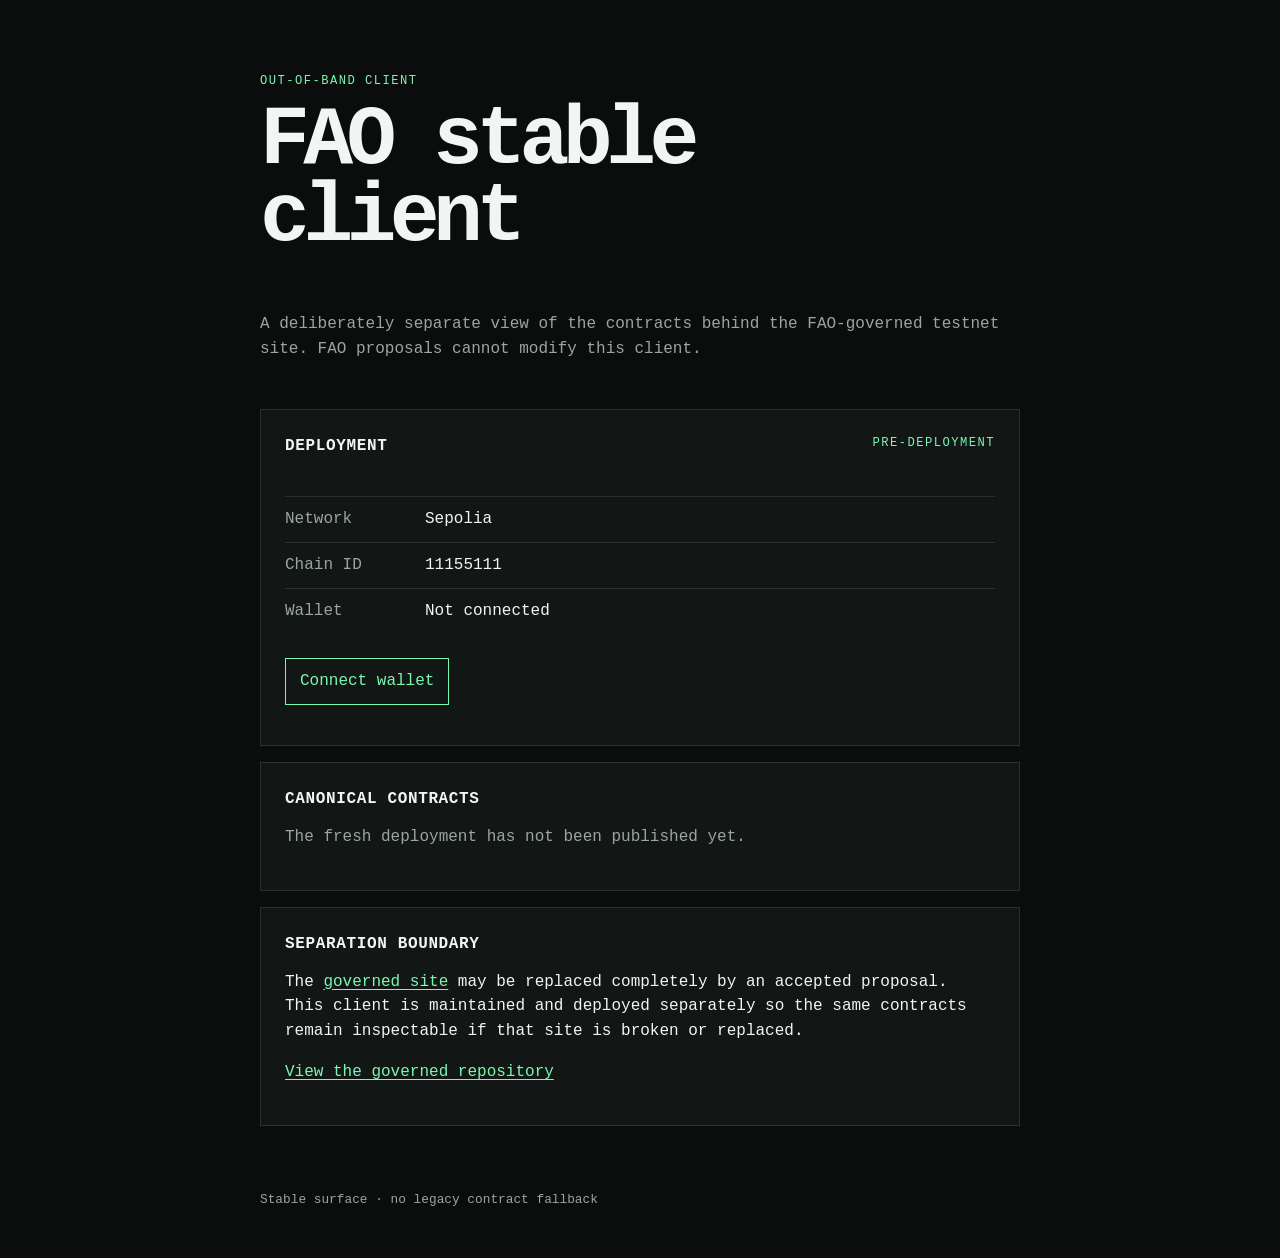
==== index.html @ 4f5f6228 "Bootstrap stable FAO client" ====
<!doctype html>
<html lang="en">
  <head>
    <meta charset="utf-8">
    <meta name="viewport" content="width=device-width, initial-scale=1">
    <meta name="description" content="Stable out-of-band inspector for the FAO testnet deployment.">
    <title>FAO stable client</title>
    <link rel="stylesheet" href="/styles.css">
    <script src="/app.js" defer></script>
  </head>
  <body>
    <main>
      <header>
        <p class="eyebrow">Out-of-band client</p>
        <h1>FAO stable client</h1>
        <p class="lede">
          A deliberately separate view of the contracts behind the FAO-governed testnet site.
          FAO proposals cannot modify this client.
        </p>
      </header>

      <section aria-labelledby="deployment-heading">
        <div class="section-heading">
          <h2 id="deployment-heading">Deployment</h2>
          <span id="deployment-status" class="status">Loading</span>
        </div>
        <dl id="network-details">
          <div><dt>Network</dt><dd id="network">—</dd></div>
          <div><dt>Chain ID</dt><dd id="chain-id">—</dd></div>
          <div><dt>Wallet</dt><dd id="wallet-state">Not connected</dd></div>
        </dl>
        <button id="connect" type="button">Connect wallet</button>
        <p id="wallet-message" class="message" role="status" aria-live="polite"></p>
      </section>

      <section aria-labelledby="contracts-heading">
        <h2 id="contracts-heading">Canonical contracts</h2>
        <p id="contracts-empty" class="message">The fresh deployment has not been published yet.</p>
        <ul id="contracts" class="contracts" hidden></ul>
      </section>

      <section aria-labelledby="separation-heading">
        <h2 id="separation-heading">Separation boundary</h2>
        <p>
          The <a id="governed-site" href="https://testnet.futarchy.ai">governed site</a> may be
          replaced completely by an accepted proposal. This client is maintained and deployed
          separately so the same contracts remain inspectable if that site is broken or replaced.
        </p>
        <p><a id="governed-repository" href="https://github.com/futarchy-fi/fao-governed-site">View the governed repository</a></p>
      </section>
    </main>
    <footer>Stable surface · no legacy contract fallback</footer>
  </body>
</html>
---- styles.css ----
:root {
  color-scheme: dark;
  --bg: #0b0d0c;
  --panel: #121614;
  --line: #29312d;
  --text: #f2f5f3;
  --muted: #9aa69f;
  --accent: #7cf7b2;
  font-family: ui-monospace, SFMono-Regular, Menlo, Monaco, Consolas, monospace;
}
* { box-sizing: border-box; }

body {
  margin: 0;
  background: var(--bg);
  color: var(--text);
  line-height: 1.55;
}

main, footer {
  width: min(760px, calc(100% - 32px));
  margin-inline: auto;
}

main { padding: 72px 0 32px; }
header { margin-bottom: 48px; }

h1, h2, p { margin-top: 0; }
h1 { max-width: 12ch; font-size: clamp(2.4rem, 9vw, 5.2rem); line-height: .92; letter-spacing: -.08em; }
h2 { font-size: 1rem; letter-spacing: .04em; text-transform: uppercase; }

.eyebrow, .status { color: var(--accent); text-transform: uppercase; letter-spacing: .12em; font-size: .76rem; }
.lede, .message, footer { color: var(--muted); }

section {
  padding: 24px;
  margin-bottom: 16px;
  border: 1px solid var(--line);
  background: var(--panel);
}

.section-heading { display: flex; justify-content: space-between; gap: 16px; }
dl { margin: 24px 0; }
dl div { display: grid; grid-template-columns: 140px 1fr; padding: 10px 0; border-top: 1px solid var(--line); }
dt { color: var(--muted); }
dd { margin: 0; overflow-wrap: anywhere; }

button {
  border: 1px solid var(--accent);
  background: transparent;
  color: var(--accent);
  padding: 10px 14px;
  font: inherit;
  cursor: pointer;
}
button:hover, button:focus-visible { background: var(--accent); color: var(--bg); }

a { color: var(--accent); text-underline-offset: 3px; }
.contracts { padding: 0; list-style: none; }
.contracts li { display: grid; gap: 4px; padding: 12px 0; border-top: 1px solid var(--line); }
.contracts code { color: var(--muted); overflow-wrap: anywhere; }
footer { padding: 16px 0 48px; font-size: .8rem; }

@media (max-width: 520px) {
  main { padding-top: 40px; }
  section { padding: 18px; }
  dl div { grid-template-columns: 1fr; gap: 3px; }
}
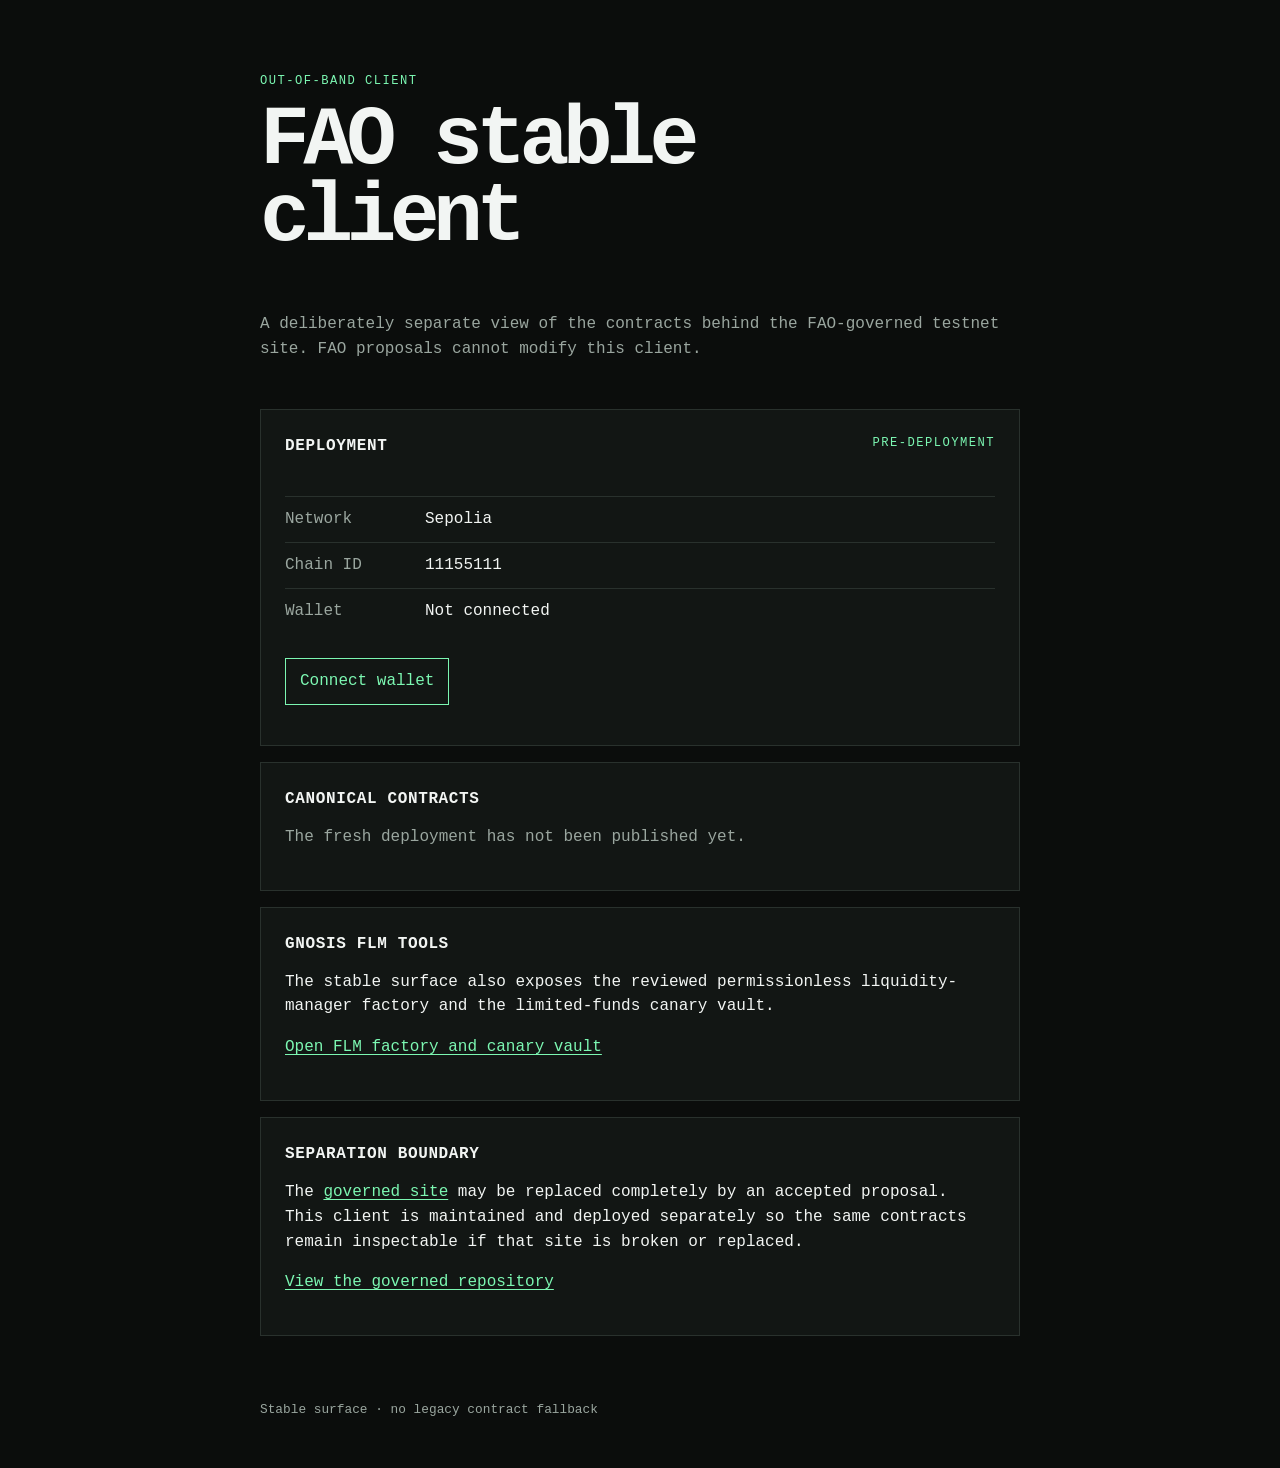
==== commit fc8e21df: "Add canonical FLM factory UI" ====
--- a/index.html
+++ b/index.html
@@ -39,6 +39,15 @@
         <ul id="contracts" class="contracts" hidden></ul>
       </section>
 
+      <section aria-labelledby="flm-heading">
+        <h2 id="flm-heading">Gnosis FLM tools</h2>
+        <p>
+          The stable surface also exposes the reviewed permissionless liquidity-manager factory
+          and the limited-funds canary vault.
+        </p>
+        <p><a href="/flm.html">Open FLM factory and canary vault</a></p>
+      </section>
+
       <section aria-labelledby="separation-heading">
         <h2 id="separation-heading">Separation boundary</h2>
         <p>
--- a/styles.css
+++ b/styles.css
@@ -28,6 +28,7 @@
 h1, h2, p { margin-top: 0; }
 h1 { max-width: 12ch; font-size: clamp(2.4rem, 9vw, 5.2rem); line-height: .92; letter-spacing: -.08em; }
 h2 { font-size: 1rem; letter-spacing: .04em; text-transform: uppercase; }
+h3 { margin: 24px 0 8px; font-size: .92rem; }
 
 .eyebrow, .status { color: var(--accent); text-transform: uppercase; letter-spacing: .12em; font-size: .76rem; }
 .lede, .message, footer { color: var(--muted); }
@@ -54,6 +55,8 @@
   cursor: pointer;
 }
 button:hover, button:focus-visible { background: var(--accent); color: var(--bg); }
+button:disabled { cursor: not-allowed; opacity: .45; }
+button:disabled:hover { background: transparent; color: var(--accent); }
 
 a { color: var(--accent); text-underline-offset: 3px; }
 .contracts { padding: 0; list-style: none; }
@@ -61,8 +64,46 @@
 .contracts code { color: var(--muted); overflow-wrap: anywhere; }
 footer { padding: 16px 0 48px; font-size: .8rem; }
 
+.wide { width: min(940px, calc(100% - 32px)); }
+.compact-header { margin-bottom: 24px; }
+.compact-header h1 { max-width: none; font-size: clamp(2.2rem, 7vw, 4.2rem); }
+.actions { display: flex; flex-wrap: wrap; gap: 10px; align-items: center; }
+.notice { border-left: 3px solid #ffd479; padding-left: 14px; color: #e8dfc8; }
+.verified { color: var(--accent); }
+.unverified { color: #ffd479; }
+.error { color: #ff9c9c; }
+.form-grid { display: grid; grid-template-columns: repeat(2, minmax(0, 1fr)); gap: 16px; }
+.form-grid .full { grid-column: 1 / -1; }
+fieldset { margin: 24px 0; padding: 18px; border: 1px solid var(--line); }
+legend { padding: 0 8px; color: var(--accent); }
+label { display: grid; gap: 6px; color: var(--muted); font-size: .84rem; }
+label span { color: var(--text); font-size: .76rem; }
+label.inline { display: flex; align-items: center; gap: 10px; }
+input {
+  width: 100%;
+  min-width: 0;
+  border: 1px solid var(--line);
+  border-radius: 0;
+  background: var(--bg);
+  color: var(--text);
+  padding: 10px;
+  font: inherit;
+}
+input:focus-visible { border-color: var(--accent); outline: 1px solid var(--accent); }
+input[type="checkbox"] { width: auto; }
+fieldset:disabled { opacity: .55; }
+.details { font-size: .82rem; color: var(--muted); overflow-wrap: anywhere; }
+.details summary { cursor: pointer; color: var(--accent); }
+.bundle-result { margin-top: 18px; padding: 14px; border: 1px solid #6b5931; }
+.bundle-result ul { padding-left: 18px; }
+.vault-grid { display: grid; grid-template-columns: 1fr 1fr; gap: 16px; }
+.vault-action { padding: 16px; border: 1px solid var(--line); }
+.transaction { overflow-wrap: anywhere; }
+
 @media (max-width: 520px) {
   main { padding-top: 40px; }
   section { padding: 18px; }
   dl div { grid-template-columns: 1fr; gap: 3px; }
+  .form-grid, .vault-grid { grid-template-columns: 1fr; }
+  .form-grid .full { grid-column: auto; }
 }
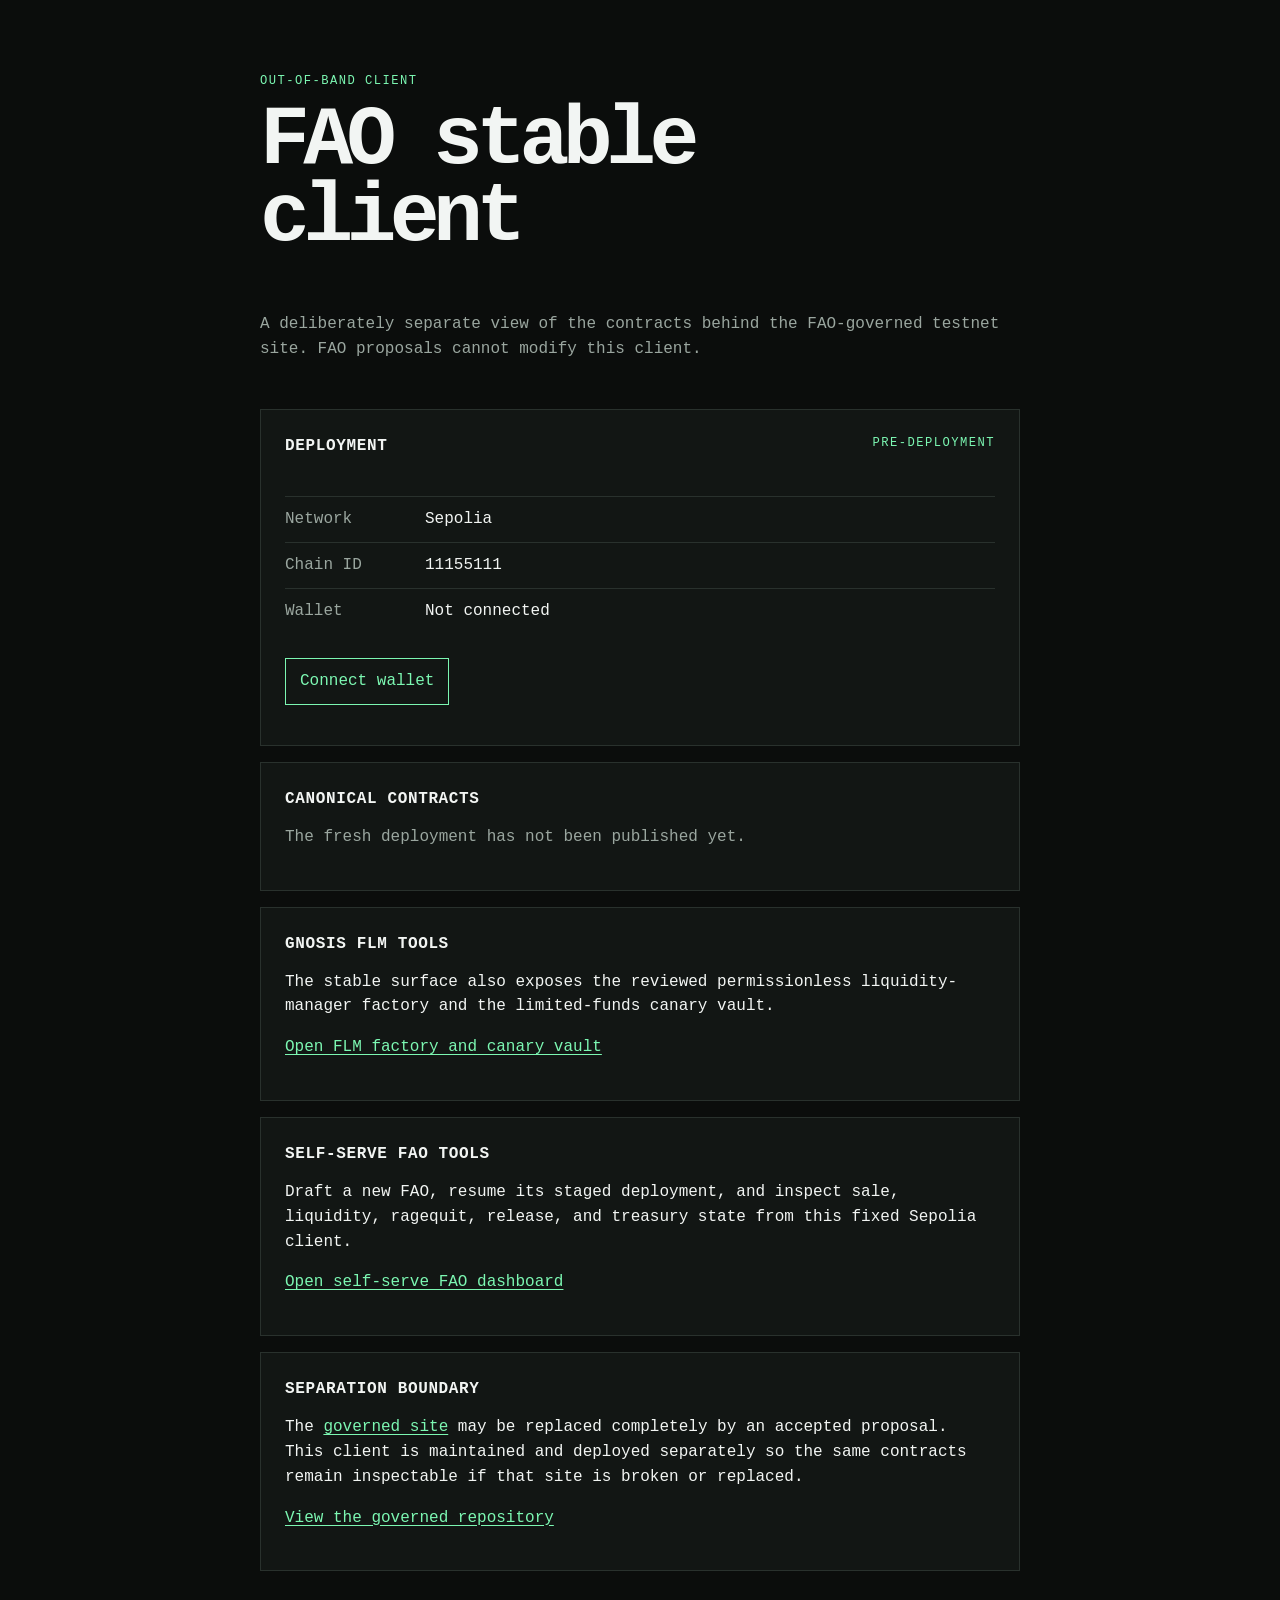
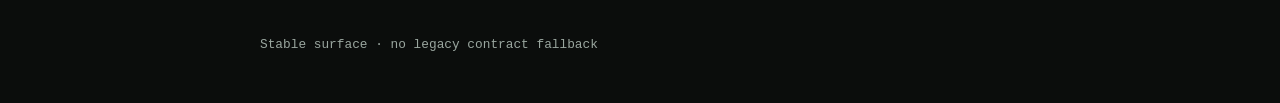
==== commit dc2214b1: "Add self-serve FAO dashboard shell" ====
--- a/index.html
+++ b/index.html
@@ -6,7 +6,7 @@
     <meta name="description" content="Stable out-of-band inspector for the FAO testnet deployment.">
     <title>FAO stable client</title>
     <link rel="stylesheet" href="/styles.css">
-    <script src="/app.js" defer></script>
+    <script src="/app.js" type="module"></script>
   </head>
   <body>
     <main>
@@ -48,6 +48,15 @@
         <p><a href="/flm.html">Open FLM factory and canary vault</a></p>
       </section>
 
+      <section aria-labelledby="fao-heading">
+        <h2 id="fao-heading">Self-serve FAO tools</h2>
+        <p>
+          Draft a new FAO, resume its staged deployment, and inspect sale, liquidity, ragequit,
+          release, and treasury state from this fixed Sepolia client.
+        </p>
+        <p><a href="/fao.html">Open self-serve FAO dashboard</a></p>
+      </section>
+
       <section aria-labelledby="separation-heading">
         <h2 id="separation-heading">Separation boundary</h2>
         <p>
--- a/styles.css
+++ b/styles.css
@@ -29,6 +29,7 @@
 h1 { max-width: 12ch; font-size: clamp(2.4rem, 9vw, 5.2rem); line-height: .92; letter-spacing: -.08em; }
 h2 { font-size: 1rem; letter-spacing: .04em; text-transform: uppercase; }
 h3 { margin: 24px 0 8px; font-size: .92rem; }
+h4 { margin: 0 0 8px; font-size: .9rem; }
 
 .eyebrow, .status { color: var(--accent); text-transform: uppercase; letter-spacing: .12em; font-size: .76rem; }
 .lede, .message, footer { color: var(--muted); }
@@ -89,8 +90,21 @@
   padding: 10px;
   font: inherit;
 }
+textarea {
+  width: 100%;
+  min-width: 0;
+  resize: vertical;
+  border: 1px solid var(--line);
+  border-radius: 0;
+  background: var(--bg);
+  color: var(--text);
+  padding: 10px;
+  font: inherit;
+}
 input:focus-visible { border-color: var(--accent); outline: 1px solid var(--accent); }
+textarea:focus-visible { border-color: var(--accent); outline: 1px solid var(--accent); }
 input[type="checkbox"] { width: auto; }
+input[readonly] { color: var(--muted); }
 fieldset:disabled { opacity: .55; }
 .details { font-size: .82rem; color: var(--muted); overflow-wrap: anywhere; }
 .details summary { cursor: pointer; color: var(--accent); }
@@ -100,10 +114,46 @@
 .vault-action { padding: 16px; border: 1px solid var(--line); }
 .transaction { overflow-wrap: anywhere; }
 
+.page-nav { display: flex; flex-wrap: wrap; gap: 8px 18px; margin-top: 24px; }
+.page-nav a { font-size: .8rem; }
+.filter-toggle { margin: 18px 0; }
+.stage-list { display: grid; gap: 12px; padding: 0; list-style: none; }
+.stage-card {
+  display: grid;
+  grid-template-columns: minmax(0, 1fr) auto;
+  gap: 20px;
+  align-items: center;
+  padding: 18px;
+  border: 1px solid var(--line);
+}
+.stage-card p { margin-bottom: 8px; }
+.stage-number { color: var(--accent); font-size: .72rem; letter-spacing: .1em; text-transform: uppercase; }
+.empty-state { padding: 16px; border: 1px dashed var(--line); color: var(--muted); }
+.instance-list { display: grid; gap: 12px; padding: 0; list-style: none; }
+.instance-list li { padding: 18px; border: 1px solid var(--line); overflow-wrap: anywhere; }
+.instance-list h3 { margin-top: 0; }
+.dashboard-grid, .action-grid {
+  display: grid;
+  grid-template-columns: repeat(2, minmax(0, 1fr));
+  gap: 12px;
+  margin: 18px 0;
+}
+.metric-card, .action-card, .ragequit-card { padding: 18px; border: 1px solid var(--line); }
+.metric-card h3, .action-card h3, .ragequit-card h3 { margin-top: 0; }
+.action-card { display: grid; align-content: start; gap: 14px; }
+.action-card p { margin-bottom: 0; }
+.ragequit-card { margin-top: 12px; }
+.exact-assets { margin-top: 18px; padding: 16px; border: 1px solid var(--accent); }
+.exact-assets ol { padding-left: 28px; overflow-wrap: anywhere; }
+.exact-assets code { display: block; overflow-wrap: anywhere; }
+
 @media (max-width: 520px) {
   main { padding-top: 40px; }
   section { padding: 18px; }
   dl div { grid-template-columns: 1fr; gap: 3px; }
   .form-grid, .vault-grid { grid-template-columns: 1fr; }
+  .dashboard-grid, .action-grid { grid-template-columns: 1fr; }
+  .stage-card { grid-template-columns: 1fr; }
+  .stage-card button { width: 100%; }
   .form-grid .full { grid-column: auto; }
 }
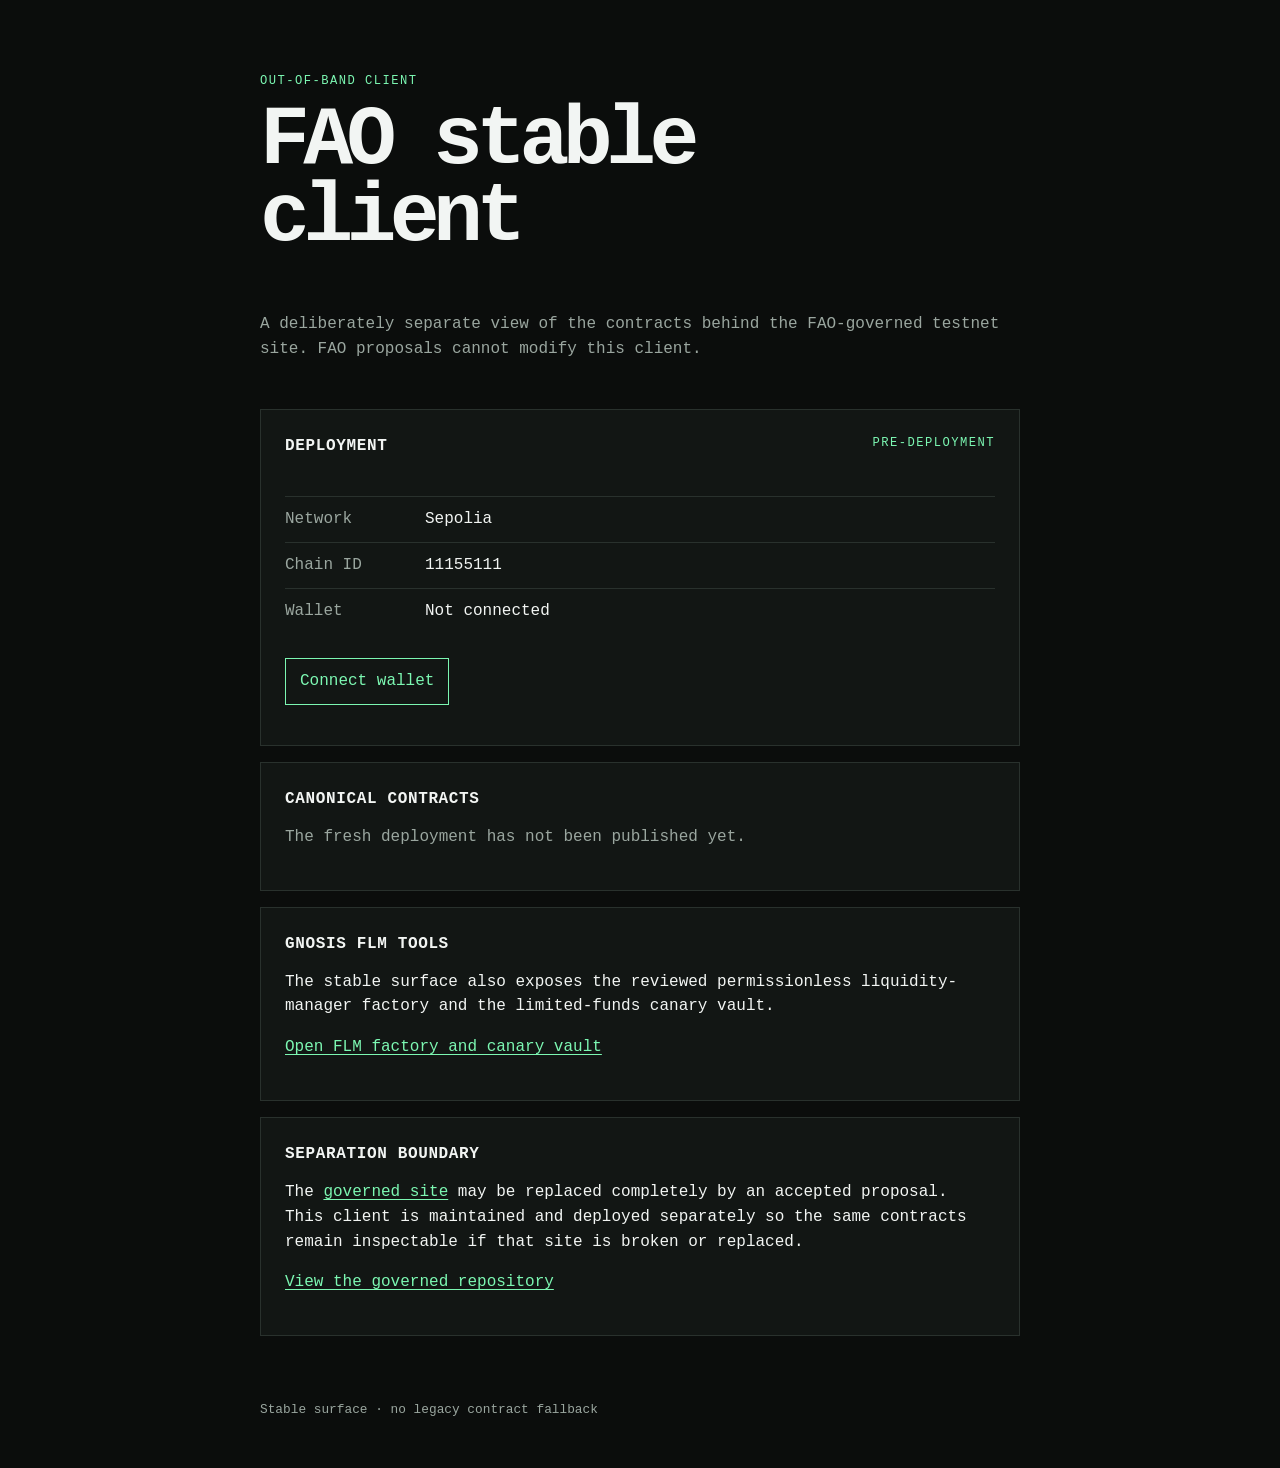
==== commit d6bb727a: "Merge strict FAO deployment manifest validation Reject noncanonical FAO deployment manifests" ====
--- a/index.html
+++ b/index.html
@@ -48,15 +48,6 @@
         <p><a href="/flm.html">Open FLM factory and canary vault</a></p>
       </section>
 
-      <section aria-labelledby="fao-heading">
-        <h2 id="fao-heading">Self-serve FAO tools</h2>
-        <p>
-          Draft a new FAO, resume its staged deployment, and inspect sale, liquidity, ragequit,
-          release, and treasury state from this fixed Sepolia client.
-        </p>
-        <p><a href="/fao.html">Open self-serve FAO dashboard</a></p>
-      </section>
-
       <section aria-labelledby="separation-heading">
         <h2 id="separation-heading">Separation boundary</h2>
         <p>
--- a/styles.css
+++ b/styles.css
@@ -80,7 +80,7 @@
 label { display: grid; gap: 6px; color: var(--muted); font-size: .84rem; }
 label span { color: var(--text); font-size: .76rem; }
 label.inline { display: flex; align-items: center; gap: 10px; }
-input {
+input, select {
   width: 100%;
   min-width: 0;
   border: 1px solid var(--line);
@@ -101,7 +101,7 @@
   padding: 10px;
   font: inherit;
 }
-input:focus-visible { border-color: var(--accent); outline: 1px solid var(--accent); }
+input:focus-visible, select:focus-visible { border-color: var(--accent); outline: 1px solid var(--accent); }
 textarea:focus-visible { border-color: var(--accent); outline: 1px solid var(--accent); }
 input[type="checkbox"] { width: auto; }
 input[readonly] { color: var(--muted); }
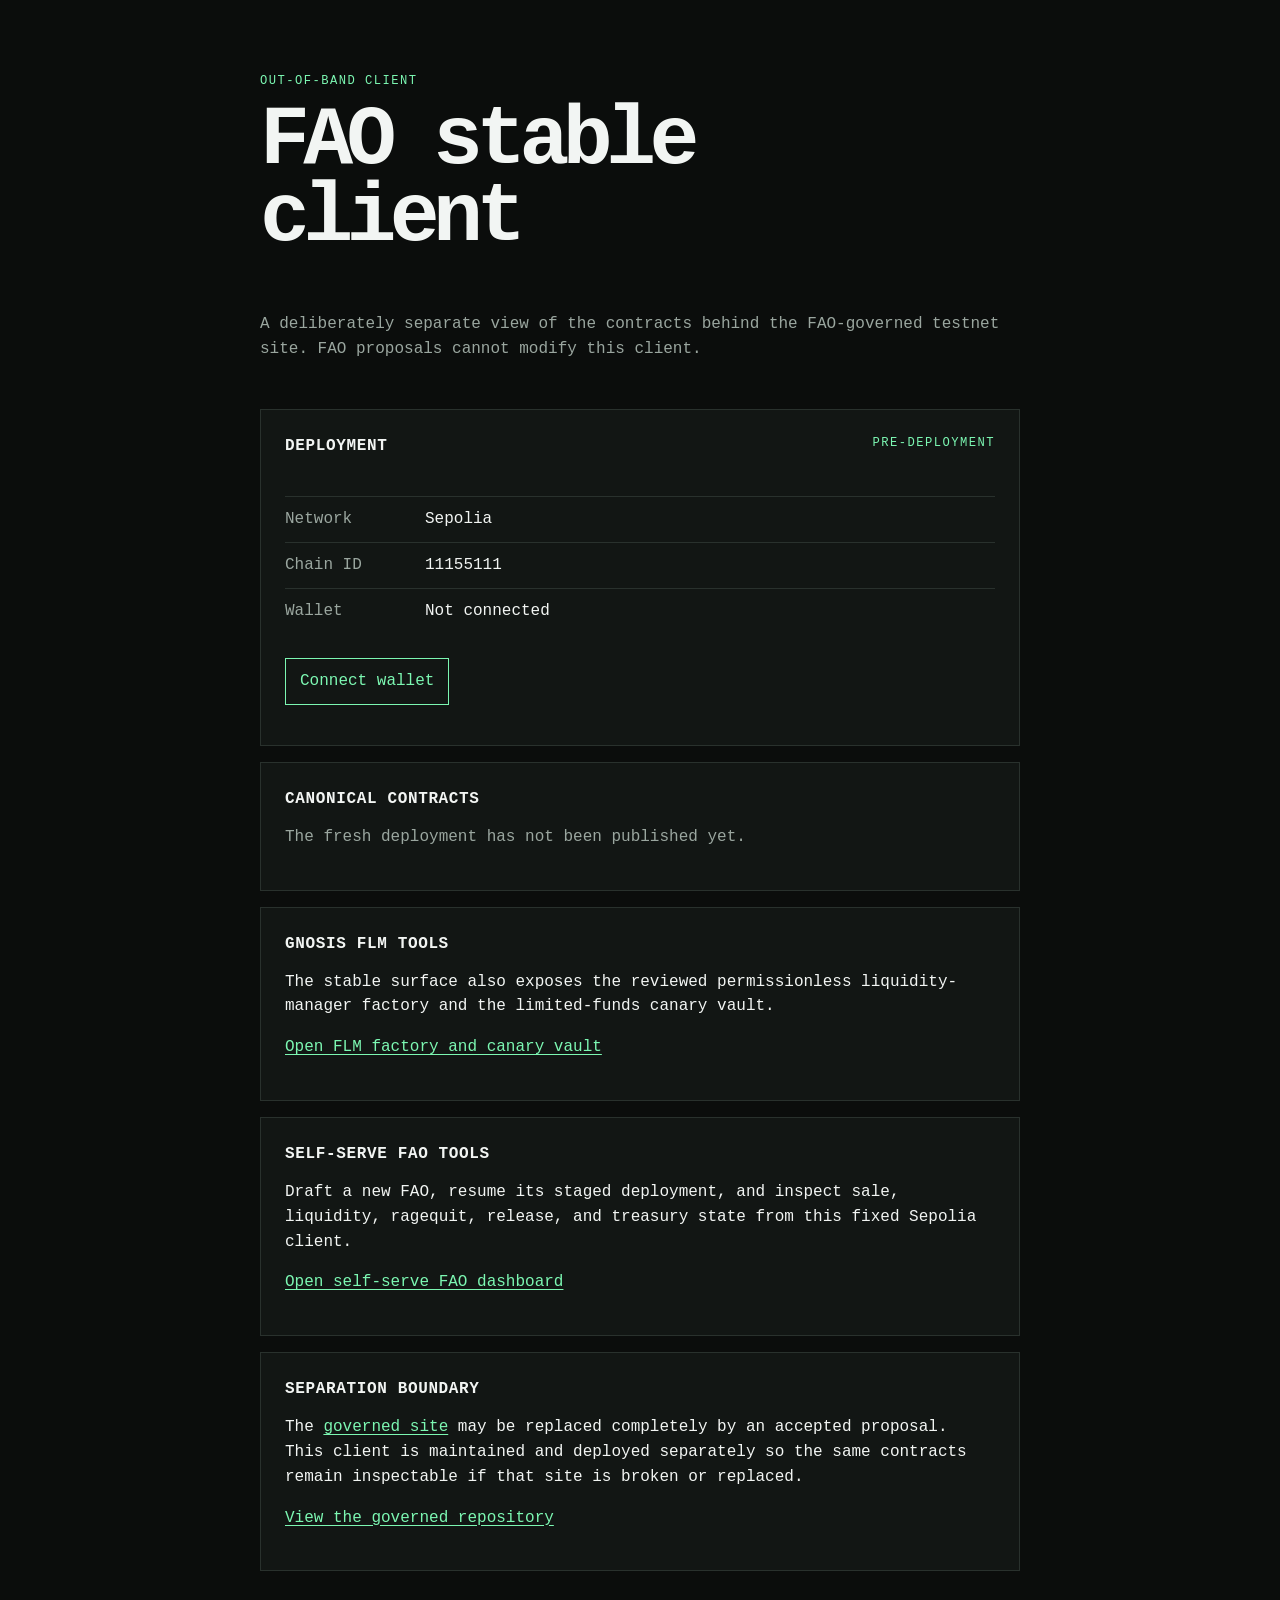
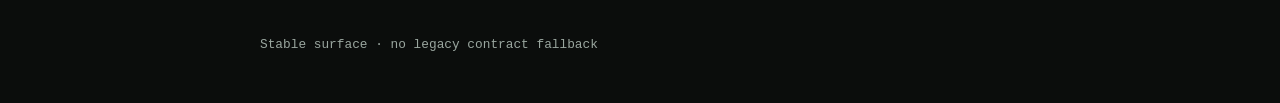
==== commit 1cd4c66a: "Merge self-serve FAO and trusted agent work client Add self-serve FAO, typed treasury, and trusted a" ====
--- a/index.html
+++ b/index.html
@@ -48,6 +48,15 @@
         <p><a href="/flm.html">Open FLM factory and canary vault</a></p>
       </section>
 
+      <section aria-labelledby="fao-heading">
+        <h2 id="fao-heading">Self-serve FAO tools</h2>
+        <p>
+          Draft a new FAO, resume its staged deployment, and inspect sale, liquidity, ragequit,
+          release, and treasury state from this fixed Sepolia client.
+        </p>
+        <p><a href="/fao.html">Open self-serve FAO dashboard</a></p>
+      </section>
+
       <section aria-labelledby="separation-heading">
         <h2 id="separation-heading">Separation boundary</h2>
         <p>
